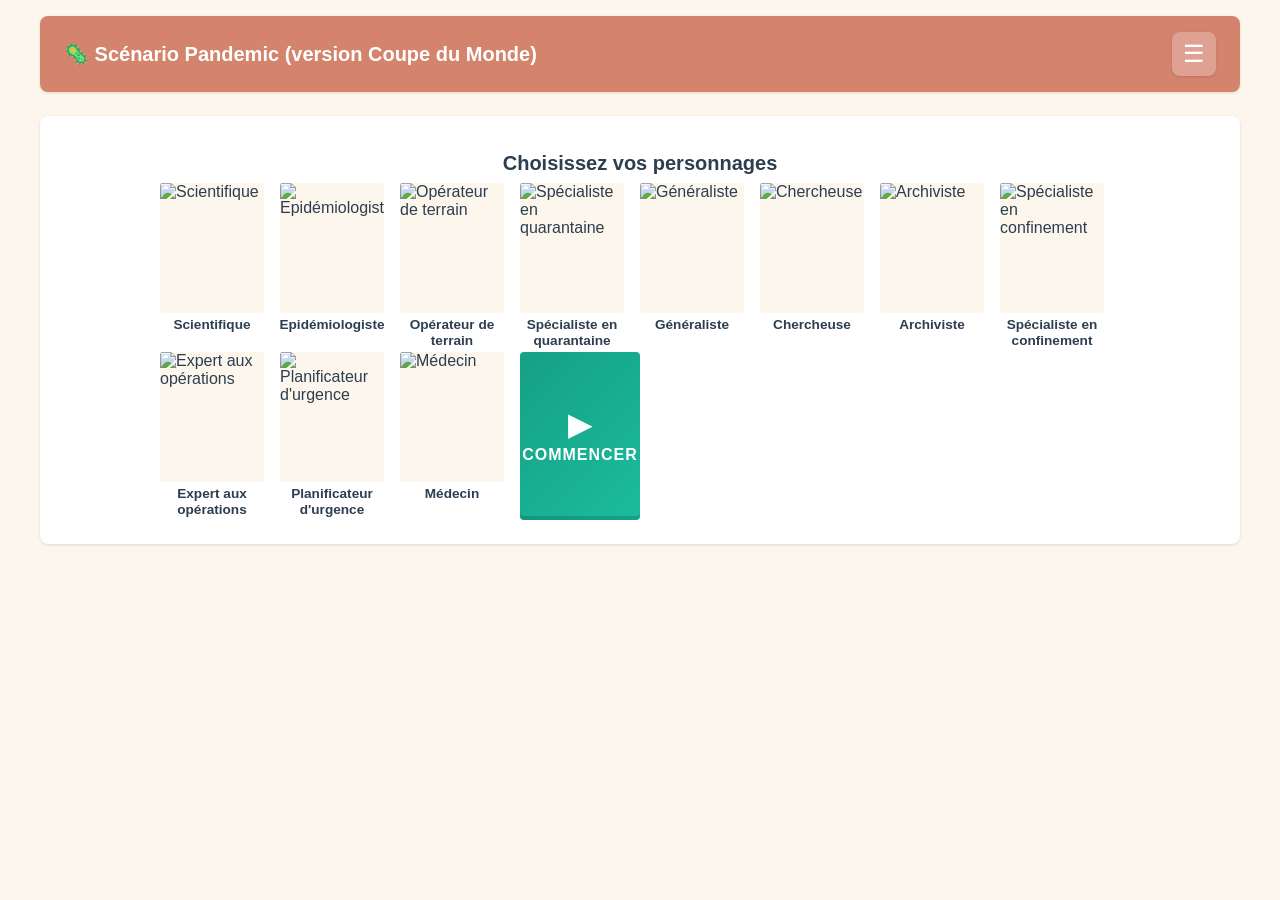
==== index.html @ 97042cf3 "Refonte UI/gameplay du jeu Pandemic - Fusion choix des personnages + jeu sur une seule page - Bouton" ====
<!doctype html>
<html lang="fr">
	<head>
		<meta charset="utf-8">
		<meta name="viewport" content="width=device-width, initial-scale=1.0">
		<title>Scénarios Pandémie</title>
		<script>
			// Page d'entrée GitHub Pages : redirige vers le jeu (views/game.html)
			// en conservant les paramètres de l'URL (liens partagés)
			window.location.replace("views/game.html" + window.location.search);
		</script>
	</head>
	<body>
		<p style="font-family: sans-serif; text-align: center; margin-top: 3rem;">
			Redirection vers la partie…
		</p>
	</body>
</html>
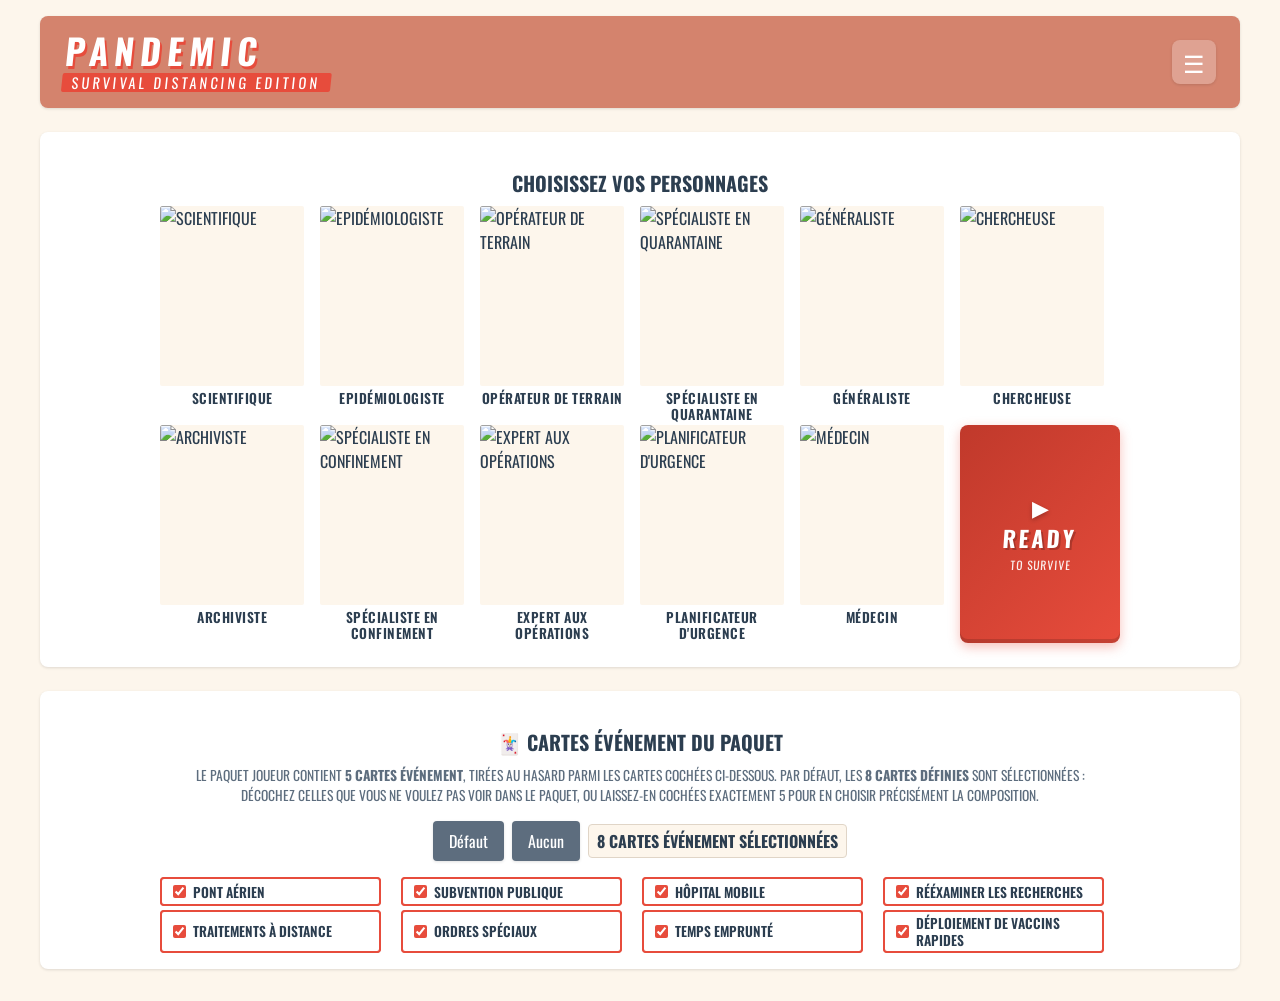
==== commit 8923baa5: "Refonte du jeu Pandemic Survival Refonte complète et finalisation du jeu : - Refonte UI et branding " ====
--- a/index.html
+++ b/index.html
@@ -3,7 +3,10 @@
 	<head>
 		<meta charset="utf-8">
 		<meta name="viewport" content="width=device-width, initial-scale=1.0">
-		<title>Scénarios Pandémie</title>
+		<title>Pandemic Survival — Distancing Edition</title>
+		<link rel="preconnect" href="https://fonts.googleapis.com" />
+		<link rel="preconnect" href="https://fonts.gstatic.com" crossorigin />
+		<link href="https://fonts.googleapis.com/css2?family=Oswald:wght@300;400;700&display=swap" rel="stylesheet" />
 		<script>
 			// Page d'entrée GitHub Pages : redirige vers le jeu (views/game.html)
 			// en conservant les paramètres de l'URL (liens partagés)
@@ -11,7 +14,7 @@
 		</script>
 	</head>
 	<body>
-		<p style="font-family: sans-serif; text-align: center; margin-top: 3rem;">
+		<p style="font-family: 'Oswald', sans-serif; letter-spacing: 3px; text-transform: uppercase; text-align: center; margin-top: 3rem;">
 			Redirection vers la partie…
 		</p>
 	</body>
